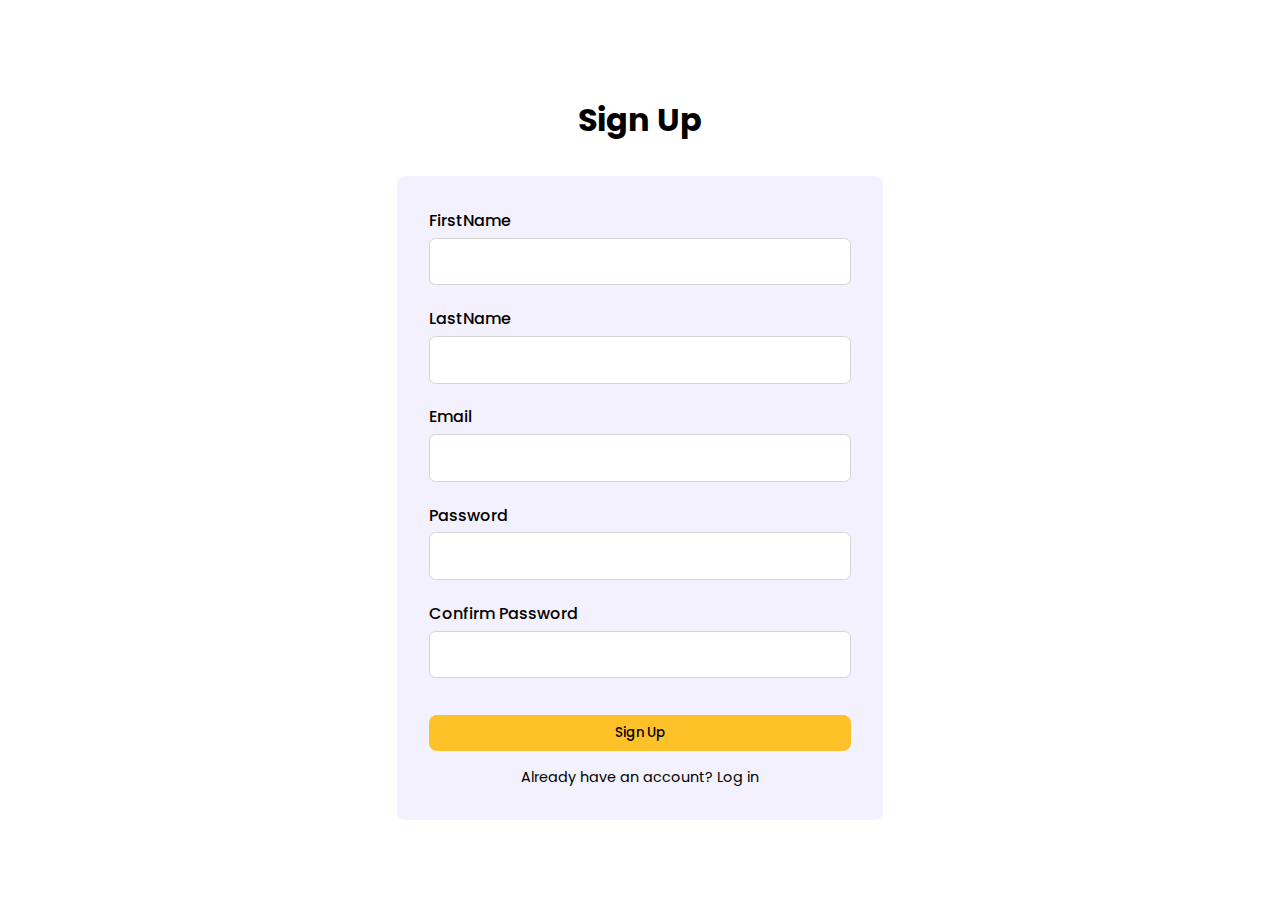
==== signUp.html @ 1a3a266f "Initial commit" ====
<!DOCTYPE html>
<html lang="en">
  <head>
    <meta charset="UTF-8" />
    <meta name="viewport" content="width=device-width, initial-scale=1.0" />
    <title>Work Wise | Sign Up <Input:color></Input:color></title>
    <link rel="stylesheet" href="/styles/signUp.css" />
  </head>
  <body class="container">
    <p class="page-title">Sign Up</p>
    <form action="" class="login-form" onsubmit="return validateSignUpForm()">
      <div class="input-field">
        <label for="firstName">FirstName</label>
        <input type="text" name="firstName" id="firstName" />
        <div id="firstNameError" class="error-message"></div>
      </div>

      <div class="input-field">
        <label for="lastName">LastName</label>
        <input type="text" name="lastName" id="lastName" />
        <div id="lastNameError" class="error-message"></div>
      </div>

      <div class="input-field">
        <label for="email">Email</label>
        <input type="text" name="email" id="email" />
        <div id="emailError" class="error-message"></div>
      </div>

      <div class="input-field">
        <label for="password">Password</label>
        <input type="password" name="password" id="password" />
        <div id="passwordError" class="error-message"></div>
      </div>

      <div class="input-field">
        <label for="confirm-password">Confirm Password</label>
        <input type="password" name="password" id="confirm-password" />
        <div id="confirmPasswordError" class="error-message"></div>
      </div>

      <button class="button">Sign Up</button>
      <p class="log-in-link" onclick="redirectToAnotherPage('/logIn.html')">
        Already have an account? Log in
      </p>
    </form>
    <script defer src="./index.js"></script>
  </body>
</html>
---- styles/signUp.css ----
@import url("https://fonts.googleapis.com/css2?family=Poppins:wght@100;200;400;500;700;800&display=swap");

* {
  margin: 0;
  padding: 0;
  box-sizing: border-box;
  font-family: "Poppins", sans-seri;
}

:root {
  --themeWhite: #ffffff;
  --themeBlack: #020202;
  --themePurple: #824dff;
  --themeGreen: #00c47a;
  --themeYellow: #fec128;
  --themeDarkText: rgb(87, 83, 83);
  --themeDarkWhiteBackground: #f3f1fd;
}

.container {
  width: 100%;
  margin-left: auto;
  margin-right: auto;
  overflow-x: hidden;
  padding: 2rem 2rem;
}

.page-title {
  margin-top: 4rem;
  text-align: center;
  font-size: 2rem;
  font-weight: bold;
}
.login-form {
  display: flex;
  flex-direction: column;
  gap: 1rem;
  padding: 2rem;
  background-color: var(--themeDarkWhiteBackground);
  width: 40%;
  margin: 2rem auto;
  border-radius: 0.5rem;
}

.input-field {
  display: flex;
  flex-direction: column;
  gap: 0.3rem;
}
label,
input {
  display: block;
}
label {
  font-weight: 500;
}

input {
  outline: none;
  padding: 0.8rem;
  border: 1px solid rgb(213, 213, 213);
  border-radius: 0.4rem;
}
.button {
  outline: none;
  margin-top: 1rem;
  border: 0;
  border-radius: 0.5rem;
  padding: 0.5rem 2rem;
  background: var(--themeYellow);
  font-weight: 500;
}

.button:hover {
  cursor: pointer;
}
.log-in-link {
  text-align: center;
  font-size: 0.9rem;
}
.log-in-link:hover {
  cursor: pointer;
}
.error-message {
  color: red;
}

@media screen and (max-width: 1070px) {
  .login-form {
    width: 70%;
  }
}

@media screen and (max-width: 600px) {
  .login-form {
    width: 100%;
  }
}
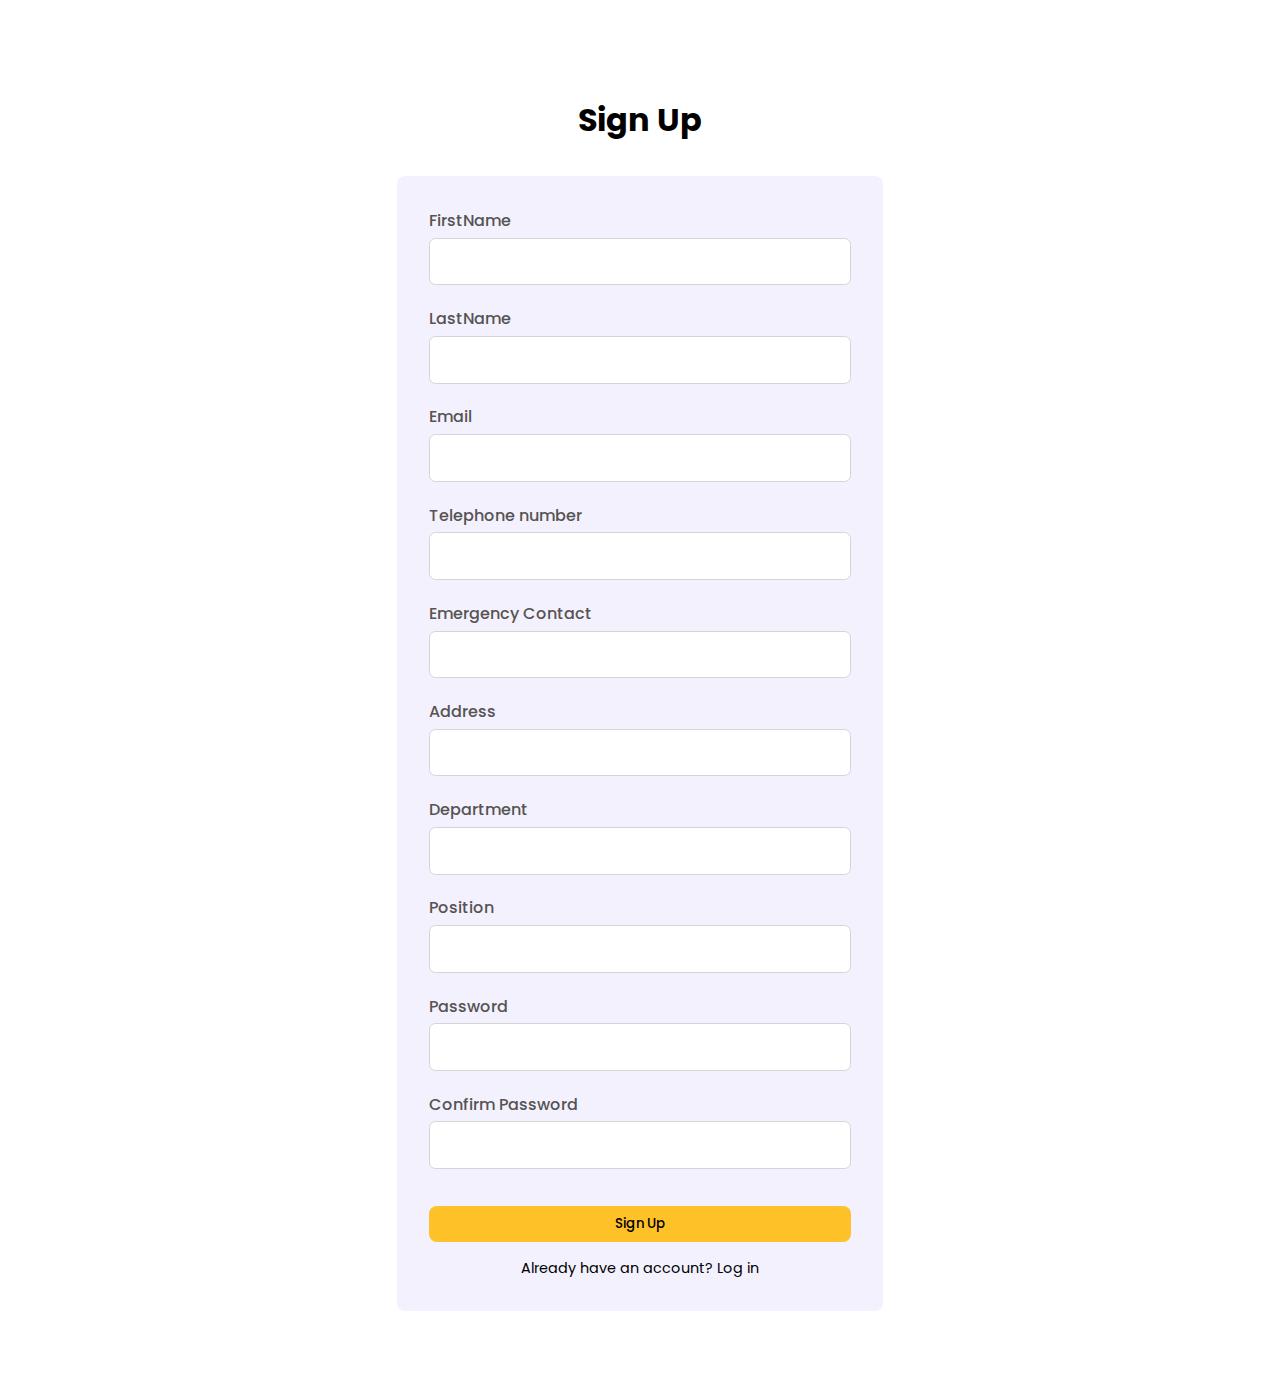
==== commit f1432094: "Added extra fields" ====
--- a/signUp.html
+++ b/signUp.html
@@ -28,6 +28,40 @@
       </div>
 
       <div class="input-field">
+        <label for="telephone-number">Telephone number</label>
+        <input type="tel" name="telephone-number" id="telephone-number" />
+        <div id="phoneError" class="error-message"></div>
+      </div>
+
+      <div class="input-field">
+        <label for="emergency-phone-number">Emergency Contact</label>
+        <input
+          type="tel"
+          name="emergency-phone-number"
+          id="emergency-phone-number"
+        />
+        <div id="emergencyPhoneError" class="error-message"></div>
+      </div>
+
+      <div class="input-field">
+        <label for="address">Address</label>
+        <input type="text" name="address" id="address" />
+        <div id="addressError" class="error-message"></div>
+      </div>
+
+      <div class="input-field">
+        <label for="department">Department</label>
+        <input type="text" name="department" id="department" />
+        <div id="departmentError" class="error-message"></div>
+      </div>
+
+      <div class="input-field">
+        <label for="position">Position</label>
+        <input type="text" name="position" id="position" />
+        <div id="positionError" class="error-message"></div>
+      </div>
+
+      <div class="input-field">
         <label for="password">Password</label>
         <input type="password" name="password" id="password" />
         <div id="passwordError" class="error-message"></div>
--- a/styles/signUp.css
+++ b/styles/signUp.css
@@ -41,7 +41,6 @@
   margin: 2rem auto;
   border-radius: 0.5rem;
 }
-
 .input-field {
   display: flex;
   flex-direction: column;
@@ -52,6 +51,7 @@
   display: block;
 }
 label {
+  color: var(--themeDarkText);
   font-weight: 500;
 }
 
